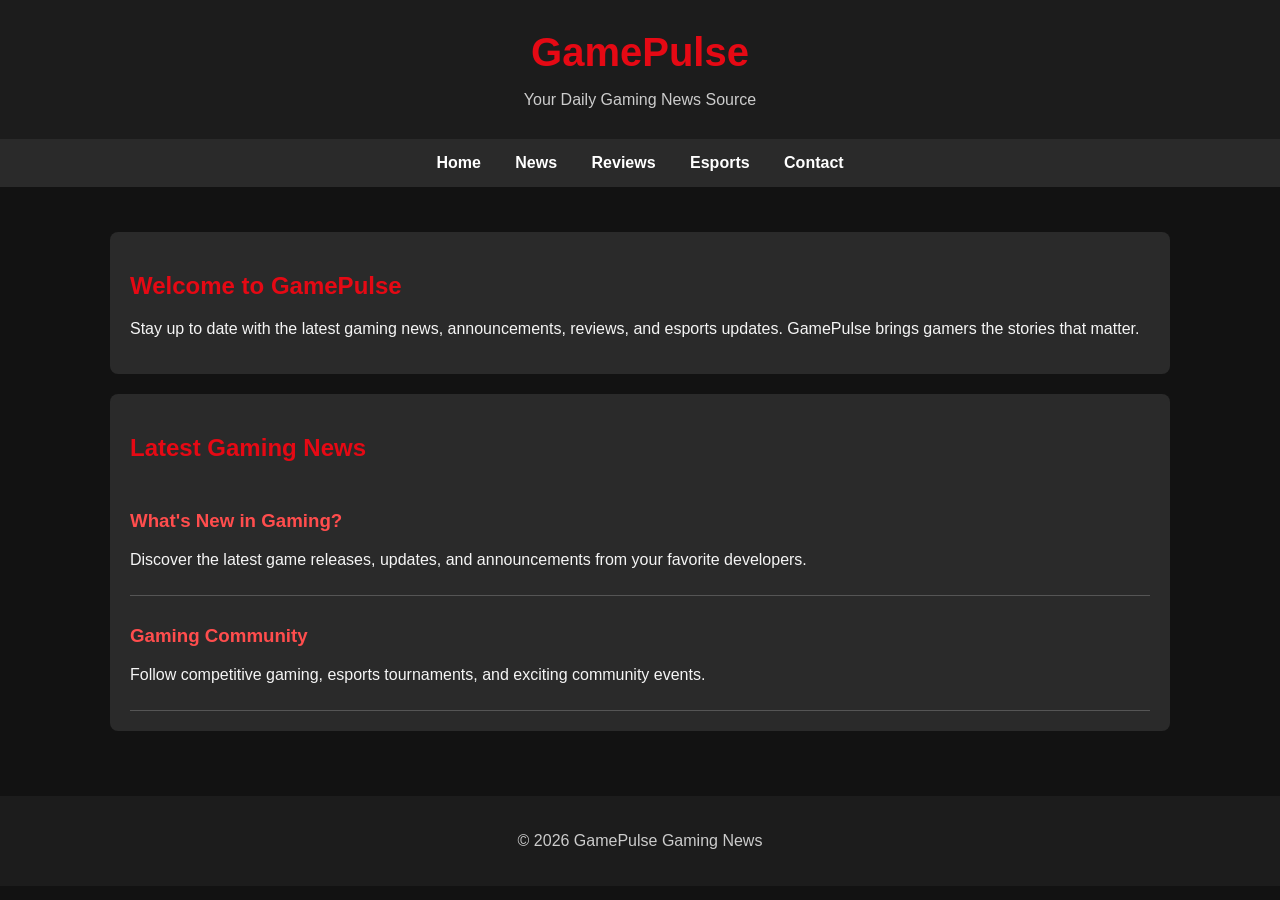
==== index.html @ 533c7327 "Add files via upload" ====
<!DOCTYPE html>
<html lang="en">
<head>
    <meta charset="UTF-8">
    <meta name="viewport" content="width=device-width, initial-scale=1.0">
    <title>GamePulse | Gaming News</title>
    <link rel="stylesheet" href="style.css">
</head>
<body>

    <header>
        <h1>GamePulse</h1>
        <p>Your Daily Gaming News Source</p>
    </header>

    <nav>
        <a href="index.html">Home</a>
        <a href="#">News</a>
        <a href="#">Reviews</a>
        <a href="#">Esports</a>
        <a href="#">Contact</a>
    </nav>

    <main>
        <section>
            <h2>Welcome to GamePulse</h2>
            <p>
                Stay up to date with the latest gaming news,
                announcements, reviews, and esports updates.
                GamePulse brings gamers the stories that matter.
            </p>
        </section>

        <section>
            <h2>Latest Gaming News</h2>

            <article>
                <h3>What's New in Gaming?</h3>
                <p>
                    Discover the latest game releases, updates,
                    and announcements from your favorite developers.
                </p>
            </article>

            <article>
                <h3>Gaming Community</h3>
                <p>
                    Follow competitive gaming, esports tournaments,
                    and exciting community events.
                </p>
            </article>
        </section>
    </main>

    <footer>
        <p>&copy; 2026 GamePulse Gaming News</p>
    </footer>

</body>
</html>
---- style.css ----
/* GamePulse Gaming News Styles */

* {
    box-sizing: border-box;
}

body {
    margin: 0;
    font-family: Arial, Helvetica, sans-serif;
    background-color: #121212;
    color: #F5F5F5;
}

header {
    background-color: #1C1C1C;
    color: #FFFFFF;
    text-align: center;
    padding: 30px 15px;
}

header h1 {
    color: #E50914;
    font-size: 2.5em;
    margin: 0;
}

header p {
    margin-bottom: 0;
    color: #CCCCCC;
}

nav {
    background-color: #2A2A2A;
    text-align: center;
    padding: 15px;
}

nav a {
    color: #FFFFFF;
    text-decoration: none;
    font-weight: bold;
    margin: 0 15px;
}

nav a:hover {
    color: #FF4D4D;
}

main {
    max-width: 1100px;
    margin: 25px auto;
    padding: 20px;
}

section {
    background-color: #2A2A2A;
    padding: 20px;
    margin-bottom: 20px;
    border-radius: 8px;
}

h2 {
    color: #E50914;
}

h3 {
    color: #FF4D4D;
}

article {
    border-bottom: 1px solid #555555;
    padding: 10px 0;
}

footer {
    background-color: #1C1C1C;
    color: #CCCCCC;
    text-align: center;
    padding: 20px;
}
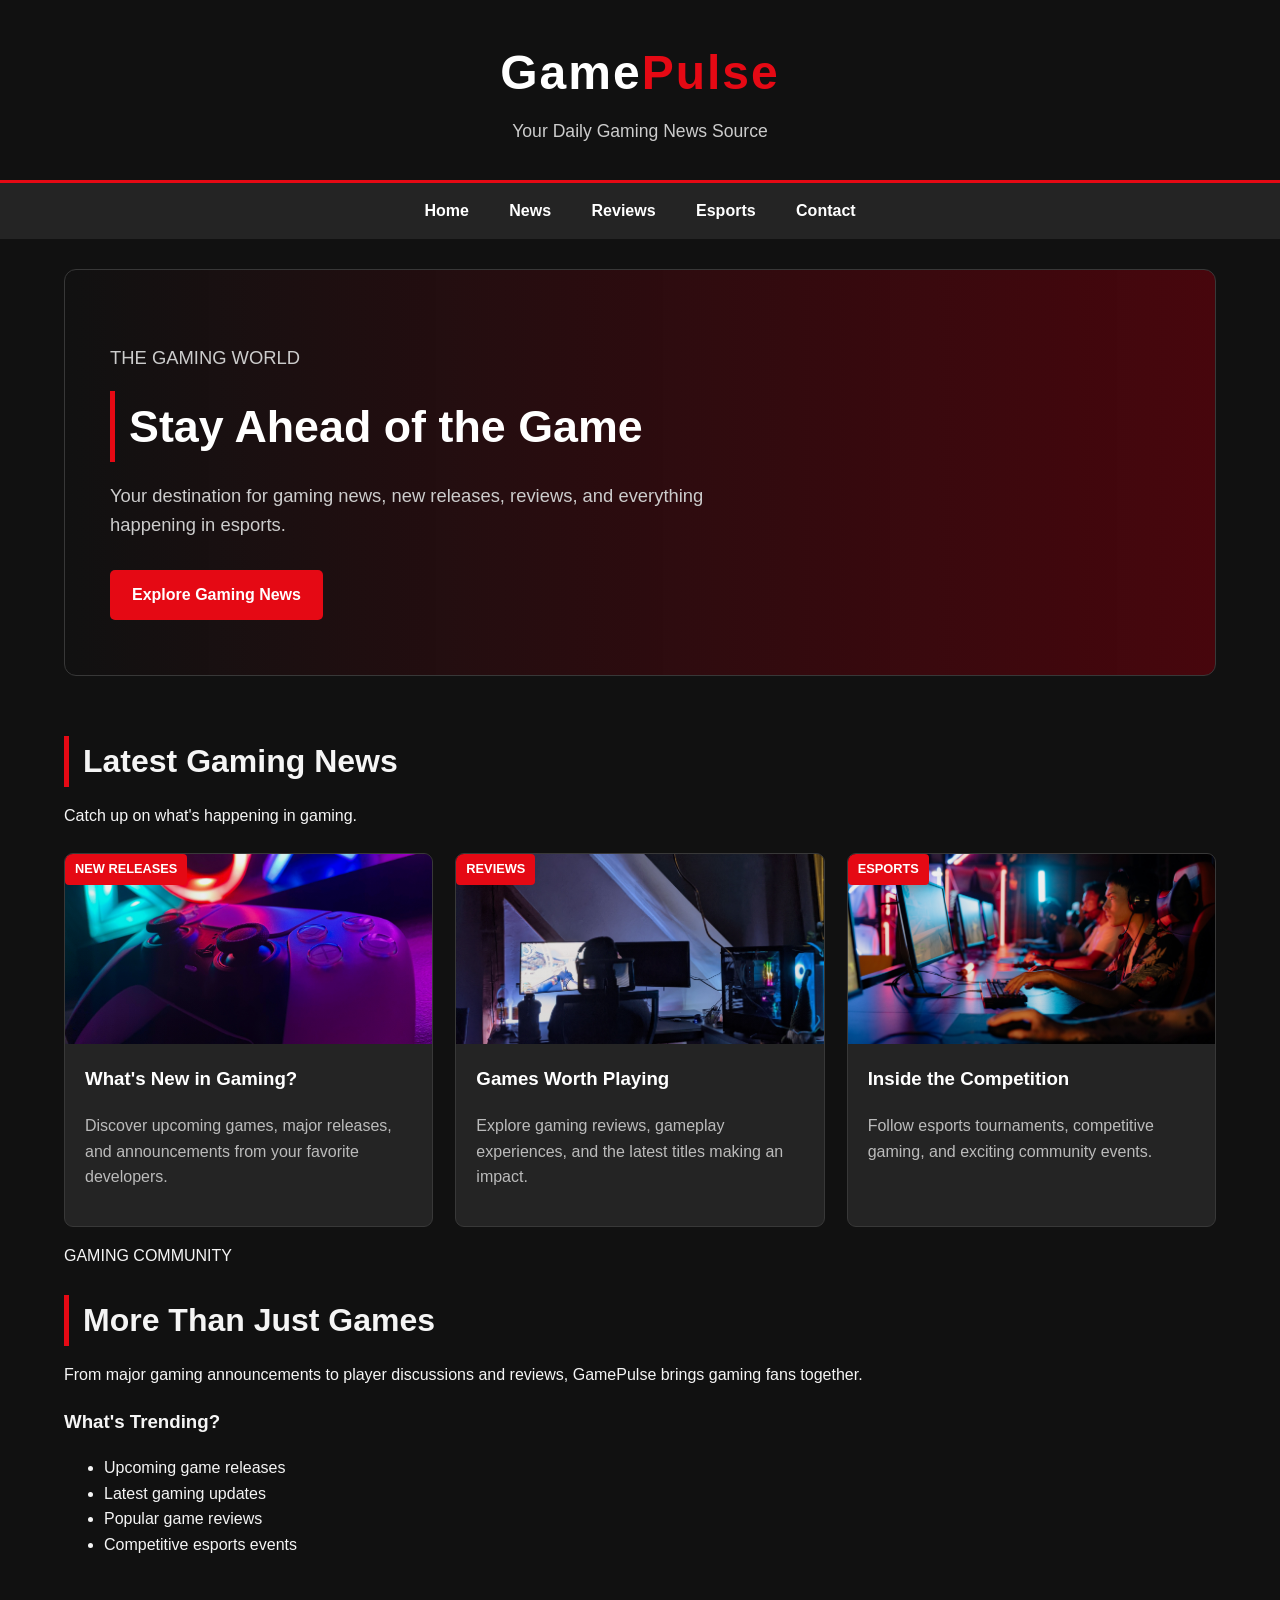
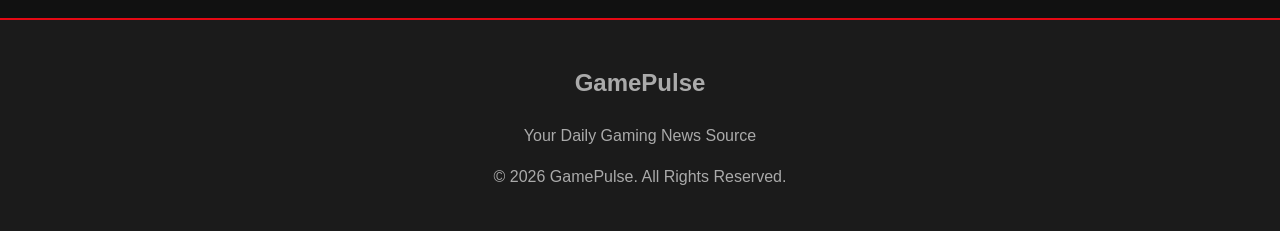
==== commit 022d644a: "Updated GamePulse homepage design" ====
--- a/index.html
+++ b/index.html
@@ -7,54 +7,126 @@
     <title>GamePulse | Gaming News</title>
     <link rel="stylesheet" href="style.css">
 </head>
+
 <body>
 
     <header>
-        <h1>GamePulse</h1>
-        <p>Your Daily Gaming News Source</p>
+        <div class="header-content">
+            <h1>Game<span>Pulse</span></h1>
+            <p>Your Daily Gaming News Source</p>
+        </div>
     </header>
 
     <nav>
-        <a href="index.html">Home</a>
-        <a href="#">News</a>
-        <a href="#">Reviews</a>
-        <a href="#">Esports</a>
-        <a href="#">Contact</a>
+        <a href="#home">Home</a>
+        <a href="#news">News</a>
+        <a href="#reviews">Reviews</a>
+        <a href="#esports">Esports</a>
+        <a href="#contact">Contact</a>
     </nav>
 
     <main>
-        <section>
-            <h2>Welcome to GamePulse</h2>
-            <p>
-                Stay up to date with the latest gaming news,
-                announcements, reviews, and esports updates.
-                GamePulse brings gamers the stories that matter.
-            </p>
+
+        <!-- Hero Section -->
+        <section class="hero" id="home">
+            <div class="hero-content">
+                <p class="category">THE GAMING WORLD</p>
+                <h2>Stay Ahead of the Game</h2>
+                <p>
+                    Your destination for gaming news, new releases,
+                    reviews, and everything happening in esports.
+                </p>
+                <a href="#news" class="button">Explore Gaming News</a>
+            </div>
         </section>
 
-        <section>
-            <h2>Latest Gaming News</h2>
+        <!-- Latest Gaming News -->
+        <section class="news-section" id="news">
+            <div class="section-heading">
+                <h2>Latest Gaming News</h2>
+                <p>Catch up on what's happening in gaming.</p>
+            </div>
 
-            <article>
-                <h3>What's New in Gaming?</h3>
+            <div class="news-grid">
+
+                <!-- New Releases -->
+                <article class="news-card">
+                    <div class="card-image image-one">
+                        <span class="card-label">NEW RELEASES</span>
+                    </div>
+
+                    <div class="card-content">
+                        <h3>What's New in Gaming?</h3>
+                        <p>
+                            Discover upcoming games, major releases,
+                            and announcements from your favorite developers.
+                        </p>
+                    </div>
+                </article>
+
+                <!-- Reviews -->
+                <article class="news-card" id="reviews">
+                    <div class="card-image image-two">
+                        <span class="card-label">REVIEWS</span>
+                    </div>
+
+                    <div class="card-content">
+                        <h3>Games Worth Playing</h3>
+                        <p>
+                            Explore gaming reviews, gameplay experiences,
+                            and the latest titles making an impact.
+                        </p>
+                    </div>
+                </article>
+
+                <!-- Esports -->
+                <article class="news-card" id="esports">
+                    <div class="card-image image-three">
+                        <span class="card-label">ESPORTS</span>
+                    </div>
+
+                    <div class="card-content">
+                        <h3>Inside the Competition</h3>
+                        <p>
+                            Follow esports tournaments, competitive
+                            gaming, and exciting community events.
+                        </p>
+                    </div>
+                </article>
+
+            </div>
+        </section>
+
+        <!-- Gaming Community -->
+        <section class="trending-section">
+            <div>
+                <p class="category">GAMING COMMUNITY</p>
+                <h2>More Than Just Games</h2>
                 <p>
-                    Discover the latest game releases, updates,
-                    and announcements from your favorite developers.
+                    From major gaming announcements to player
+                    discussions and reviews, GamePulse brings
+                    gaming fans together.
                 </p>
-            </article>
+            </div>
 
-            <article>
-                <h3>Gaming Community</h3>
-                <p>
-                    Follow competitive gaming, esports tournaments,
-                    and exciting community events.
-                </p>
-            </article>
+            <div class="trending-box">
+                <h3>What's Trending?</h3>
+                <ul>
+                    <li>Upcoming game releases</li>
+                    <li>Latest gaming updates</li>
+                    <li>Popular game reviews</li>
+                    <li>Competitive esports events</li>
+                </ul>
+            </div>
         </section>
+
     </main>
 
-    <footer>
-        <p>&copy; 2026 GamePulse Gaming News</p>
+    <!-- Footer -->
+    <footer id="contact">
+        <h2>GamePulse</h2>
+        <p>Your Daily Gaming News Source</p>
+        <p>&copy; 2026 GamePulse. All Rights Reserved.</p>
     </footer>
 
 </body>
--- a/style.css
+++ b/style.css
@@ -1,81 +1,257 @@
 
-/* GamePulse Gaming News Styles */
+/* =========================
+   GamePulse - Main Stylesheet
+   ========================= */
 
 * {
     box-sizing: border-box;
 }
 
+html {
+    scroll-behavior: smooth;
+}
+
 body {
     margin: 0;
+    padding: 0;
+    background-color: #111111;
+    color: #F5F5F5;
     font-family: Arial, Helvetica, sans-serif;
-    background-color: #121212;
-    color: #F5F5F5;
-}
+    line-height: 1.6;
+}
+
+/* Header */
 
 header {
-    background-color: #1C1C1C;
-    color: #FFFFFF;
+    background-color: #111111;
     text-align: center;
-    padding: 30px 15px;
+    padding: 35px 20px;
+    border-bottom: 3px solid #E50914;
 }
 
 header h1 {
+    margin: 0;
+    font-size: 3em;
+    letter-spacing: 2px;
+    color: #FFFFFF;
+}
+
+header h1 span {
     color: #E50914;
-    font-size: 2.5em;
-    margin: 0;
 }
 
 header p {
-    margin-bottom: 0;
     color: #CCCCCC;
-}
+    font-size: 1.1em;
+    margin: 5px 0 0;
+}
+
+/* Navigation */
 
 nav {
-    background-color: #2A2A2A;
+    background-color: #242424;
+    padding: 15px;
     text-align: center;
-    padding: 15px;
 }
 
 nav a {
     color: #FFFFFF;
     text-decoration: none;
     font-weight: bold;
-    margin: 0 15px;
+    margin: 0 18px;
+    transition: color 0.3s;
 }
 
 nav a:hover {
-    color: #FF4D4D;
-}
+    color: #E50914;
+}
+
+/* Main Content */
 
 main {
-    max-width: 1100px;
-    margin: 25px auto;
+    width: 90%;
+    max-width: 1200px;
+    margin: 30px auto;
+}
+
+/* Hero Section */
+
+.hero {
+    background: linear-gradient(
+        90deg,
+        rgba(17,17,17,0.95),
+        rgba(100,0,10,0.65)
+    );
+    border: 1px solid #383838;
+    border-radius: 12px;
+    padding: 55px 45px;
+    margin-bottom: 60px;
+}
+
+.hero h2 {
+    font-size: 2.8em;
+    margin: 0 0 10px;
+    color: #FFFFFF;
+}
+
+.hero p {
+    color: #CCCCCC;
+    font-size: 1.15em;
+    max-width: 600px;
+}
+
+.hero a {
+    display: inline-block;
+    background-color: #E50914;
+    color: #FFFFFF;
+    padding: 12px 22px;
+    margin-top: 12px;
+    border-radius: 5px;
+    text-decoration: none;
+    font-weight: bold;
+}
+
+.hero a:hover {
+    background-color: #B00610;
+}
+
+/* Section Headings */
+
+section h2 {
+    font-size: 2em;
+    border-left: 5px solid #E50914;
+    padding-left: 14px;
+    margin-bottom: 10px;
+}
+
+section > p {
+    color: #BBBBBB;
+}
+
+/* News Cards */
+
+.news-grid {
+    display: grid;
+    grid-template-columns: repeat(3, 1fr);
+    gap: 22px;
+    margin-top: 25px;
+}
+
+.news-card {
+    background-color: #242424;
+    border: 1px solid #383838;
+    border-radius: 9px;
+    overflow: hidden;
+    transition: transform 0.3s, border-color 0.3s;
+}
+
+.news-card:hover {
+    transform: translateY(-5px);
+    border-color: #E50914;
+}
+
+/* Card Images */
+
+.image-one,
+.image-two,
+.image-three {
+    height: 190px;
+    background-size: cover;
+    background-position: center;
+    background-repeat: no-repeat;
+}
+
+.image-one {
+    background-image:
+        linear-gradient(rgba(0,0,0,0.05), rgba(0,0,0,0.15)),
+        url("gaming-setup.jpg");
+}
+
+.image-two {
+    background-image:
+        linear-gradient(rgba(0,0,0,0.05), rgba(0,0,0,0.15)),
+        url("reviews.jpg");
+}
+
+.image-three {
+    background-image:
+        linear-gradient(rgba(0,0,0,0.05), rgba(0,0,0,0.15)),
+        url("esports.jpg");
+}
+
+/* Card Text */
+
+.card-content {
     padding: 20px;
 }
 
-section {
-    background-color: #2A2A2A;
-    padding: 20px;
-    margin-bottom: 20px;
-    border-radius: 8px;
-}
-
-h2 {
-    color: #E50914;
-}
-
-h3 {
-    color: #FF4D4D;
-}
-
-article {
-    border-bottom: 1px solid #555555;
-    padding: 10px 0;
-}
+.card-content h3 {
+    color: #FFFFFF;
+    margin-top: 0;
+}
+
+.card-content p {
+    color: #BBBBBB;
+}
+
+.card-label {
+    display: inline-block;
+    background-color: #E50914;
+    color: #FFFFFF;
+    padding: 5px 10px;
+    border-radius: 4px;
+    font-size: 0.8em;
+    font-weight: bold;
+}
+
+/* Footer */
 
 footer {
-    background-color: #1C1C1C;
-    color: #CCCCCC;
+    background-color: #1B1B1B;
+    border-top: 2px solid #E50914;
+    color: #AAAAAA;
     text-align: center;
-    padding: 20px;
-}
+    padding: 25px;
+    margin-top: 60px;
+}
+
+/* Tablet Layout */
+
+@media (max-width: 850px) {
+    .news-grid {
+        grid-template-columns: repeat(2, 1fr);
+    }
+
+    .hero h2 {
+        font-size: 2.2em;
+    }
+}
+
+/* Mobile Layout */
+
+@media (max-width: 600px) {
+    header h1 {
+        font-size: 2.2em;
+    }
+
+    nav a {
+        display: inline-block;
+        margin: 6px 10px;
+    }
+
+    main {
+        width: 92%;
+    }
+
+    .hero {
+        padding: 30px 22px;
+    }
+
+    .hero h2 {
+        font-size: 1.9em;
+    }
+
+    .news-grid {
+        grid-template-columns: 1fr;
+    }
+}
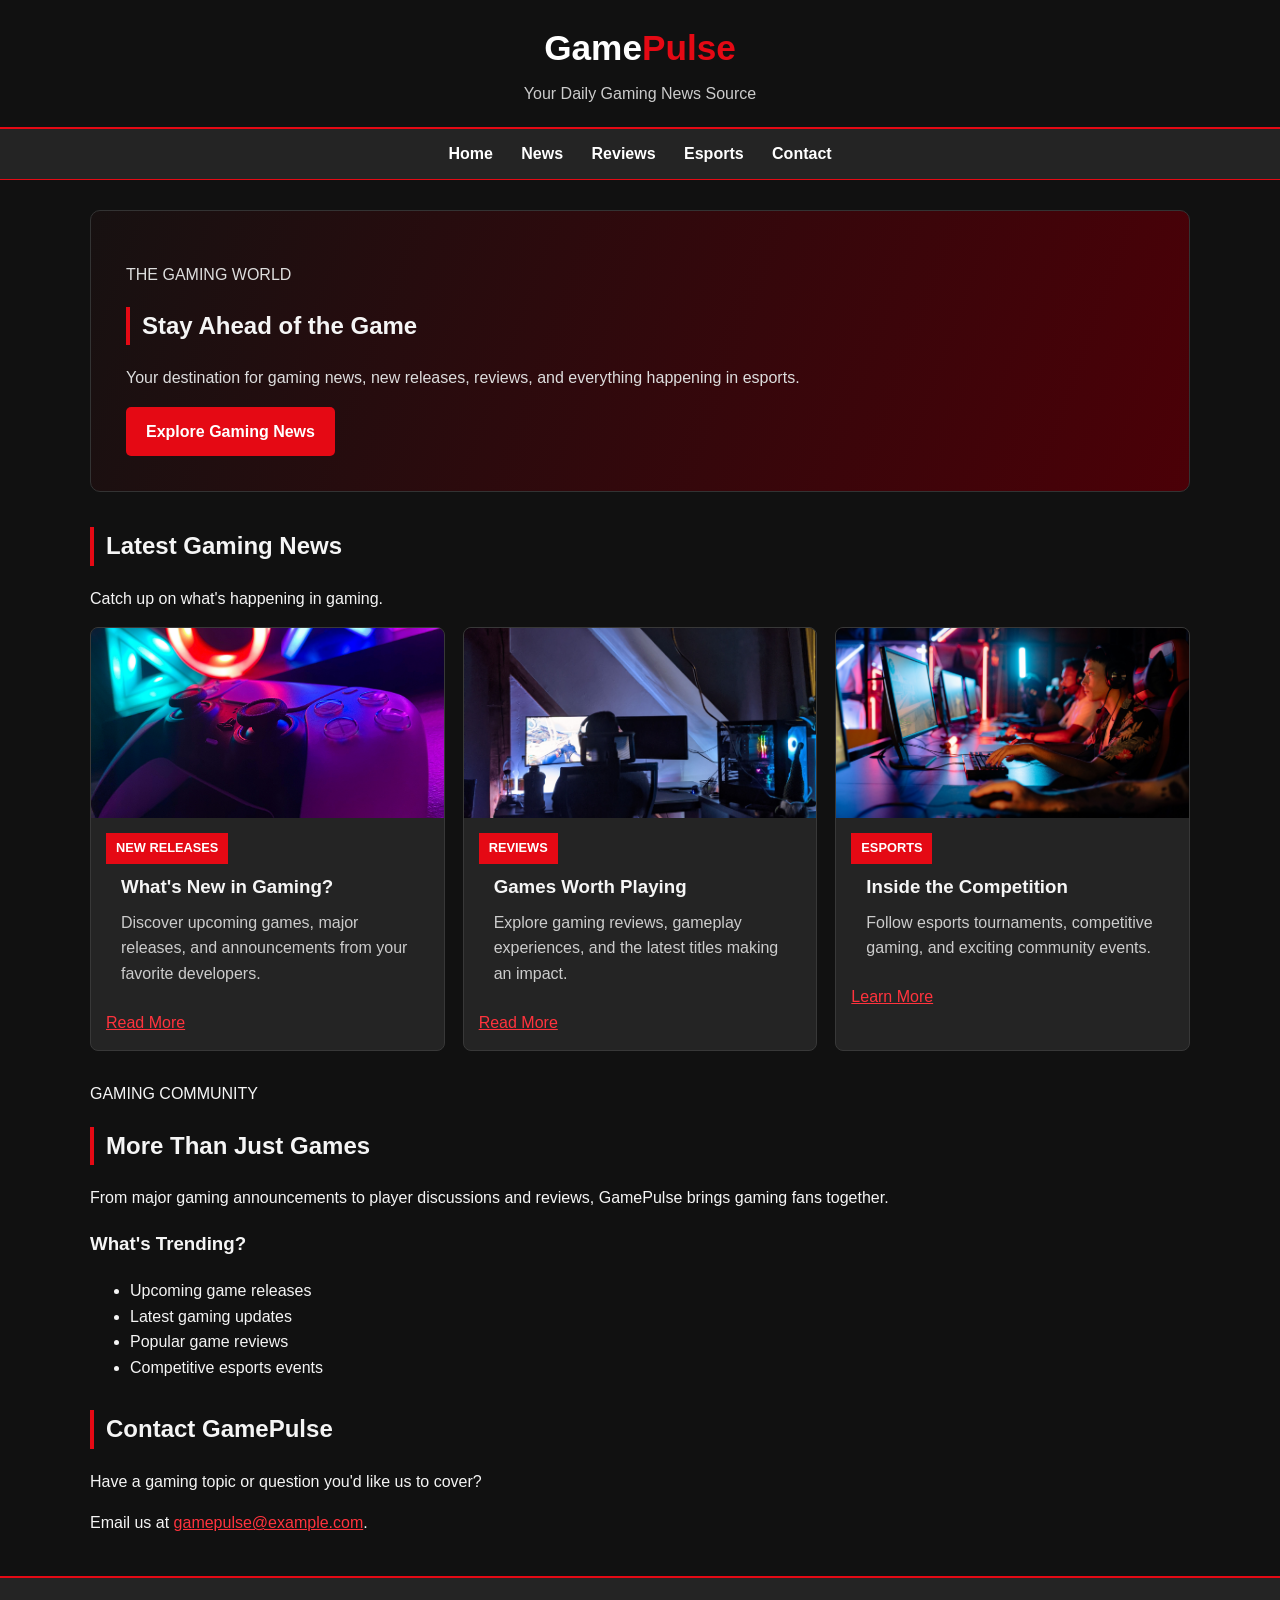
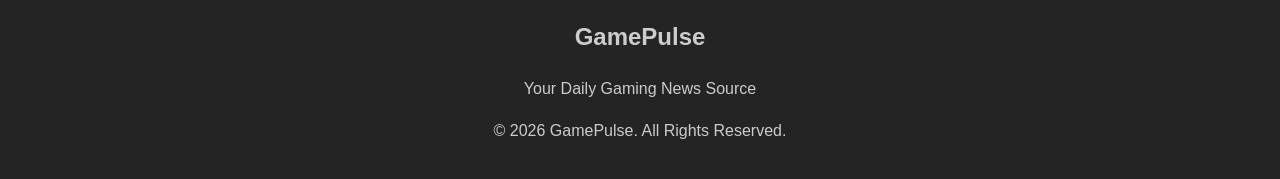
==== commit abbe0b26: "Add files via upload Updated homepage and stylesheet" ====
--- a/index.html
+++ b/index.html
@@ -4,6 +4,9 @@
 <head>
     <meta charset="UTF-8">
     <meta name="viewport" content="width=device-width, initial-scale=1.0">
+    <meta name="description" content="GamePulse brings you the latest gaming news, game releases, reviews, and esports updates.">
+    <meta name="keywords" content="gaming, gaming news, video games, game reviews, esports">
+    <meta name="author" content="GamePulse">
     <title>GamePulse | Gaming News</title>
     <link rel="stylesheet" href="style.css">
 </head>
@@ -11,119 +14,89 @@
 <body>
 
     <header>
-        <div class="header-content">
-            <h1>Game<span>Pulse</span></h1>
-            <p>Your Daily Gaming News Source</p>
-        </div>
+        <h1>Game<span>Pulse</span></h1>
+        <p>Your Daily Gaming News Source</p>
     </header>
 
     <nav>
-        <a href="#home">Home</a>
-        <a href="#news">News</a>
-        <a href="#reviews">Reviews</a>
-        <a href="#esports">Esports</a>
-        <a href="#contact">Contact</a>
+        <a href="index.html">Home</a>
+        <a href="news.html">News</a>
+        <a href="reviews.html">Reviews</a>
+        <a href="index.html#esports">Esports</a>
+        <a href="index.html#contact">Contact</a>
     </nav>
 
     <main>
 
-        <!-- Hero Section -->
-        <section class="hero" id="home">
-            <div class="hero-content">
-                <p class="category">THE GAMING WORLD</p>
-                <h2>Stay Ahead of the Game</h2>
-                <p>
-                    Your destination for gaming news, new releases,
-                    reviews, and everything happening in esports.
-                </p>
-                <a href="#news" class="button">Explore Gaming News</a>
-            </div>
+        <section class="hero">
+            <p>THE GAMING WORLD</p>
+            <h2>Stay Ahead of the Game</h2>
+            <p>Your destination for gaming news, new releases, reviews, and everything happening in esports.</p>
+            <a href="news.html" class="button">Explore Gaming News</a>
         </section>
 
-        <!-- Latest Gaming News -->
-        <section class="news-section" id="news">
-            <div class="section-heading">
-                <h2>Latest Gaming News</h2>
-                <p>Catch up on what's happening in gaming.</p>
-            </div>
+        <section class="content-section">
+            <h2>Latest Gaming News</h2>
+            <p>Catch up on what's happening in gaming.</p>
 
-            <div class="news-grid">
+            <div class="card-container">
 
-                <!-- New Releases -->
-                <article class="news-card">
-                    <div class="card-image image-one">
-                        <span class="card-label">NEW RELEASES</span>
-                    </div>
-
+                <article class="card">
+                    <div class="card-image image-one"></div>
                     <div class="card-content">
+                        <span class="category">NEW RELEASES</span>
                         <h3>What's New in Gaming?</h3>
-                        <p>
-                            Discover upcoming games, major releases,
-                            and announcements from your favorite developers.
-                        </p>
+                        <p>Discover upcoming games, major releases, and announcements from your favorite developers.</p>
+                        <a href="news.html">Read More</a>
                     </div>
                 </article>
 
-                <!-- Reviews -->
-                <article class="news-card" id="reviews">
-                    <div class="card-image image-two">
-                        <span class="card-label">REVIEWS</span>
-                    </div>
-
+                <article class="card">
+                    <div class="card-image image-two"></div>
                     <div class="card-content">
+                        <span class="category">REVIEWS</span>
                         <h3>Games Worth Playing</h3>
-                        <p>
-                            Explore gaming reviews, gameplay experiences,
-                            and the latest titles making an impact.
-                        </p>
+                        <p>Explore gaming reviews, gameplay experiences, and the latest titles making an impact.</p>
+                        <a href="reviews.html">Read More</a>
                     </div>
                 </article>
 
-                <!-- Esports -->
-                <article class="news-card" id="esports">
-                    <div class="card-image image-three">
-                        <span class="card-label">ESPORTS</span>
-                    </div>
-
+                <article class="card">
+                    <div class="card-image image-three"></div>
                     <div class="card-content">
+                        <span class="category">ESPORTS</span>
                         <h3>Inside the Competition</h3>
-                        <p>
-                            Follow esports tournaments, competitive
-                            gaming, and exciting community events.
-                        </p>
+                        <p>Follow esports tournaments, competitive gaming, and exciting community events.</p>
+                        <a href="#esports">Learn More</a>
                     </div>
                 </article>
 
             </div>
         </section>
 
-        <!-- Gaming Community -->
-        <section class="trending-section">
-            <div>
-                <p class="category">GAMING COMMUNITY</p>
-                <h2>More Than Just Games</h2>
-                <p>
-                    From major gaming announcements to player
-                    discussions and reviews, GamePulse brings
-                    gaming fans together.
-                </p>
-            </div>
+        <section class="content-section" id="esports">
+            <p>GAMING COMMUNITY</p>
+            <h2>More Than Just Games</h2>
+            <p>From major gaming announcements to player discussions and reviews, GamePulse brings gaming fans together.</p>
 
-            <div class="trending-box">
-                <h3>What's Trending?</h3>
-                <ul>
-                    <li>Upcoming game releases</li>
-                    <li>Latest gaming updates</li>
-                    <li>Popular game reviews</li>
-                    <li>Competitive esports events</li>
-                </ul>
-            </div>
+            <h3>What's Trending?</h3>
+            <ul>
+                <li>Upcoming game releases</li>
+                <li>Latest gaming updates</li>
+                <li>Popular game reviews</li>
+                <li>Competitive esports events</li>
+            </ul>
+        </section>
+
+        <section class="content-section" id="contact">
+            <h2>Contact GamePulse</h2>
+            <p>Have a gaming topic or question you'd like us to cover?</p>
+            <p>Email us at <a href="mailto:gamepulse@example.com">gamepulse@example.com</a>.</p>
         </section>
 
     </main>
 
-    <!-- Footer -->
-    <footer id="contact">
+    <footer>
         <h2>GamePulse</h2>
         <p>Your Daily Gaming News Source</p>
         <p>&copy; 2026 GamePulse. All Rights Reserved.</p>
--- a/style.css
+++ b/style.css
@@ -1,257 +1,325 @@
 
 /* =========================
-   GamePulse - Main Stylesheet
+   GAMEPULSE - MAIN STYLESHEET
    ========================= */
 
+/* General page settings */
 * {
     box-sizing: border-box;
-}
-
-html {
-    scroll-behavior: smooth;
 }
 
 body {
     margin: 0;
     padding: 0;
     background-color: #111111;
-    color: #F5F5F5;
+    color: #f5f5f5;
     font-family: Arial, Helvetica, sans-serif;
     line-height: 1.6;
 }
 
+img,
+video {
+    max-width: 100%;
+}
+
 /* Header */
-
 header {
     background-color: #111111;
+    color: white;
     text-align: center;
-    padding: 35px 20px;
-    border-bottom: 3px solid #E50914;
+    padding: 20px;
+    border-bottom: 2px solid #e50914;
 }
 
 header h1 {
     margin: 0;
-    font-size: 3em;
-    letter-spacing: 2px;
-    color: #FFFFFF;
+    font-size: 2.2em;
 }
 
 header h1 span {
-    color: #E50914;
+    color: #e50914;
 }
 
 header p {
-    color: #CCCCCC;
-    font-size: 1.1em;
     margin: 5px 0 0;
+    color: #cccccc;
 }
 
 /* Navigation */
-
 nav {
     background-color: #242424;
-    padding: 15px;
     text-align: center;
+    padding: 12px;
+    border-bottom: 1px solid #e50914;
 }
 
 nav a {
-    color: #FFFFFF;
+    color: white;
     text-decoration: none;
     font-weight: bold;
-    margin: 0 18px;
-    transition: color 0.3s;
+    margin: 0 12px;
+    transition: color 0.3s ease;
 }
 
 nav a:hover {
-    color: #E50914;
-}
-
-/* Main Content */
-
+    color: #e50914;
+}
+
+/* Main content */
 main {
     width: 90%;
-    max-width: 1200px;
+    max-width: 1100px;
     margin: 30px auto;
 }
 
-/* Hero Section */
-
-.hero {
-    background: linear-gradient(
-        90deg,
-        rgba(17,17,17,0.95),
-        rgba(100,0,10,0.65)
-    );
-    border: 1px solid #383838;
-    border-radius: 12px;
-    padding: 55px 45px;
-    margin-bottom: 60px;
-}
-
-.hero h2 {
-    font-size: 2.8em;
-    margin: 0 0 10px;
-    color: #FFFFFF;
-}
-
-.hero p {
-    color: #CCCCCC;
-    font-size: 1.15em;
-    max-width: 600px;
-}
-
+/* Hero sections */
+.hero,
+.page-hero {
+    background: linear-gradient(110deg, #171111, #4b0007);
+    border: 1px solid #333333;
+    border-radius: 10px;
+    padding: 35px;
+    margin-bottom: 35px;
+}
+
+.hero h2,
+.page-hero h2 {
+    border-left: 4px solid #e50914;
+    padding-left: 12px;
+}
+
+.hero p,
+.page-hero p {
+    color: #dddddd;
+}
+
+/* Buttons */
+button,
+.button,
 .hero a {
     display: inline-block;
-    background-color: #E50914;
-    color: #FFFFFF;
-    padding: 12px 22px;
-    margin-top: 12px;
+    background-color: #e50914;
+    color: white;
+    padding: 12px 20px;
+    border: none;
     border-radius: 5px;
     text-decoration: none;
     font-weight: bold;
-}
-
+    cursor: pointer;
+}
+
+button:hover,
+.button:hover,
 .hero a:hover {
-    background-color: #B00610;
-}
-
-/* Section Headings */
+    background-color: #b80710;
+}
+
+/* Section headings */
+section {
+    margin-bottom: 30px;
+}
 
 section h2 {
-    font-size: 2em;
-    border-left: 5px solid #E50914;
-    padding-left: 14px;
-    margin-bottom: 10px;
-}
-
-section > p {
-    color: #BBBBBB;
-}
-
-/* News Cards */
-
-.news-grid {
+    border-left: 4px solid #e50914;
+    padding-left: 12px;
+}
+
+/* Homepage card layout */
+.card-container {
     display: grid;
-    grid-template-columns: repeat(3, 1fr);
-    gap: 22px;
-    margin-top: 25px;
-}
-
-.news-card {
+    grid-template-columns: repeat(3, minmax(0, 1fr));
+    gap: 18px;
+}
+
+/* News and review card layouts */
+.news-grid,
+.card-grid,
+.reviews-grid {
+    display: grid;
+    grid-template-columns: repeat(3, minmax(0, 1fr));
+    gap: 18px;
+}
+
+/* Card appearance */
+.news-card,
+.card,
+.review-card {
     background-color: #242424;
     border: 1px solid #383838;
-    border-radius: 9px;
+    border-radius: 8px;
     overflow: hidden;
-    transition: transform 0.3s, border-color 0.3s;
-}
-
-.news-card:hover {
+    transition: transform 0.3s ease;
+}
+
+.news-card:hover,
+.card:hover,
+.review-card:hover {
     transform: translateY(-5px);
-    border-color: #E50914;
-}
-
-/* Card Images */
-
-.image-one,
-.image-two,
-.image-three {
+}
+
+/* Card images */
+.card-image {
     height: 190px;
     background-size: cover;
     background-position: center;
     background-repeat: no-repeat;
 }
 
+/* Homepage and review card images */
 .image-one {
-    background-image:
-        linear-gradient(rgba(0,0,0,0.05), rgba(0,0,0,0.15)),
-        url("gaming-setup.jpg");
+    background-image: url("gaming-setup.jpg");
 }
 
 .image-two {
-    background-image:
-        linear-gradient(rgba(0,0,0,0.05), rgba(0,0,0,0.15)),
-        url("reviews.jpg");
+    background-image: url("reviews.jpg");
 }
 
 .image-three {
-    background-image:
-        linear-gradient(rgba(0,0,0,0.05), rgba(0,0,0,0.15)),
-        url("esports.jpg");
-}
-
-/* Card Text */
-
+    background-image: url("esports.jpg");
+}
+
+/* Card content */
 .card-content {
-    padding: 20px;
+    padding: 15px;
 }
 
 .card-content h3 {
-    color: #FFFFFF;
-    margin-top: 0;
+    margin: 8px 0;
+    padding: 0;
 }
 
 .card-content p {
-    color: #BBBBBB;
-}
-
+    padding: 0;
+    margin: 8px 0;
+    color: #cccccc;
+}
+
+.card-content a {
+    color: #ff333d;
+}
+
+.card-content a:hover {
+    color: white;
+}
+
+/* Category labels */
+.category,
 .card-label {
     display: inline-block;
-    background-color: #E50914;
-    color: #FFFFFF;
+    background-color: #e50914;
+    color: white;
     padding: 5px 10px;
-    border-radius: 4px;
     font-size: 0.8em;
     font-weight: bold;
 }
 
+/* Other card text */
+.news-card h3,
+.card h3,
+.review-card h3 {
+    padding: 0 15px;
+}
+
+.news-card p,
+.card p,
+.review-card p {
+    padding: 0 15px 15px;
+    color: #cccccc;
+}
+
+/* Tables */
+table {
+    width: 100%;
+    border-collapse: collapse;
+    margin: 15px 0;
+    background-color: #242424;
+}
+
+th {
+    background-color: #e50914;
+    color: white;
+    text-align: left;
+}
+
+th,
+td {
+    padding: 10px;
+    border: 1px solid #444444;
+}
+
+tr:nth-child(even) {
+    background-color: #303030;
+}
+
+/* Video section */
+video {
+    display: block;
+    width: 100%;
+    max-width: 700px;
+    height: auto;
+    margin: 15px auto;
+    border-radius: 8px;
+    background-color: #000000;
+}
+
+/* Images inside content */
+.content-image {
+    display: block;
+    width: 100%;
+    max-width: 700px;
+    height: auto;
+    margin: 20px auto;
+    border-radius: 8px;
+}
+
+/* Links */
+main a {
+    color: #ff333d;
+}
+
+main a:hover {
+    color: white;
+}
+
 /* Footer */
-
 footer {
-    background-color: #1B1B1B;
-    border-top: 2px solid #E50914;
-    color: #AAAAAA;
+    background-color: #242424;
+    color: #cccccc;
     text-align: center;
-    padding: 25px;
-    margin-top: 60px;
-}
-
-/* Tablet Layout */
-
+    padding: 20px;
+    margin-top: 40px;
+    border-top: 2px solid #e50914;
+}
+
+/* Responsive layout */
 @media (max-width: 850px) {
-    .news-grid {
-        grid-template-columns: repeat(2, 1fr);
-    }
-
-    .hero h2 {
-        font-size: 2.2em;
-    }
-}
-
-/* Mobile Layout */
+    .card-container,
+    .news-grid,
+    .card-grid,
+    .reviews-grid {
+        grid-template-columns: repeat(2, minmax(0, 1fr));
+    }
+}
 
 @media (max-width: 600px) {
-    header h1 {
-        font-size: 2.2em;
+    main {
+        width: 94%;
+    }
+
+    .card-container,
+    .news-grid,
+    .card-grid,
+    .reviews-grid {
+        grid-template-columns: 1fr;
     }
 
     nav a {
         display: inline-block;
-        margin: 6px 10px;
-    }
-
-    main {
-        width: 92%;
-    }
-
-    .hero {
-        padding: 30px 22px;
-    }
-
-    .hero h2 {
-        font-size: 1.9em;
-    }
-
-    .news-grid {
-        grid-template-columns: 1fr;
-    }
-}
+        margin: 5px 8px;
+    }
+
+    .hero,
+    .page-hero {
+        padding: 20px;
+    }
+}
